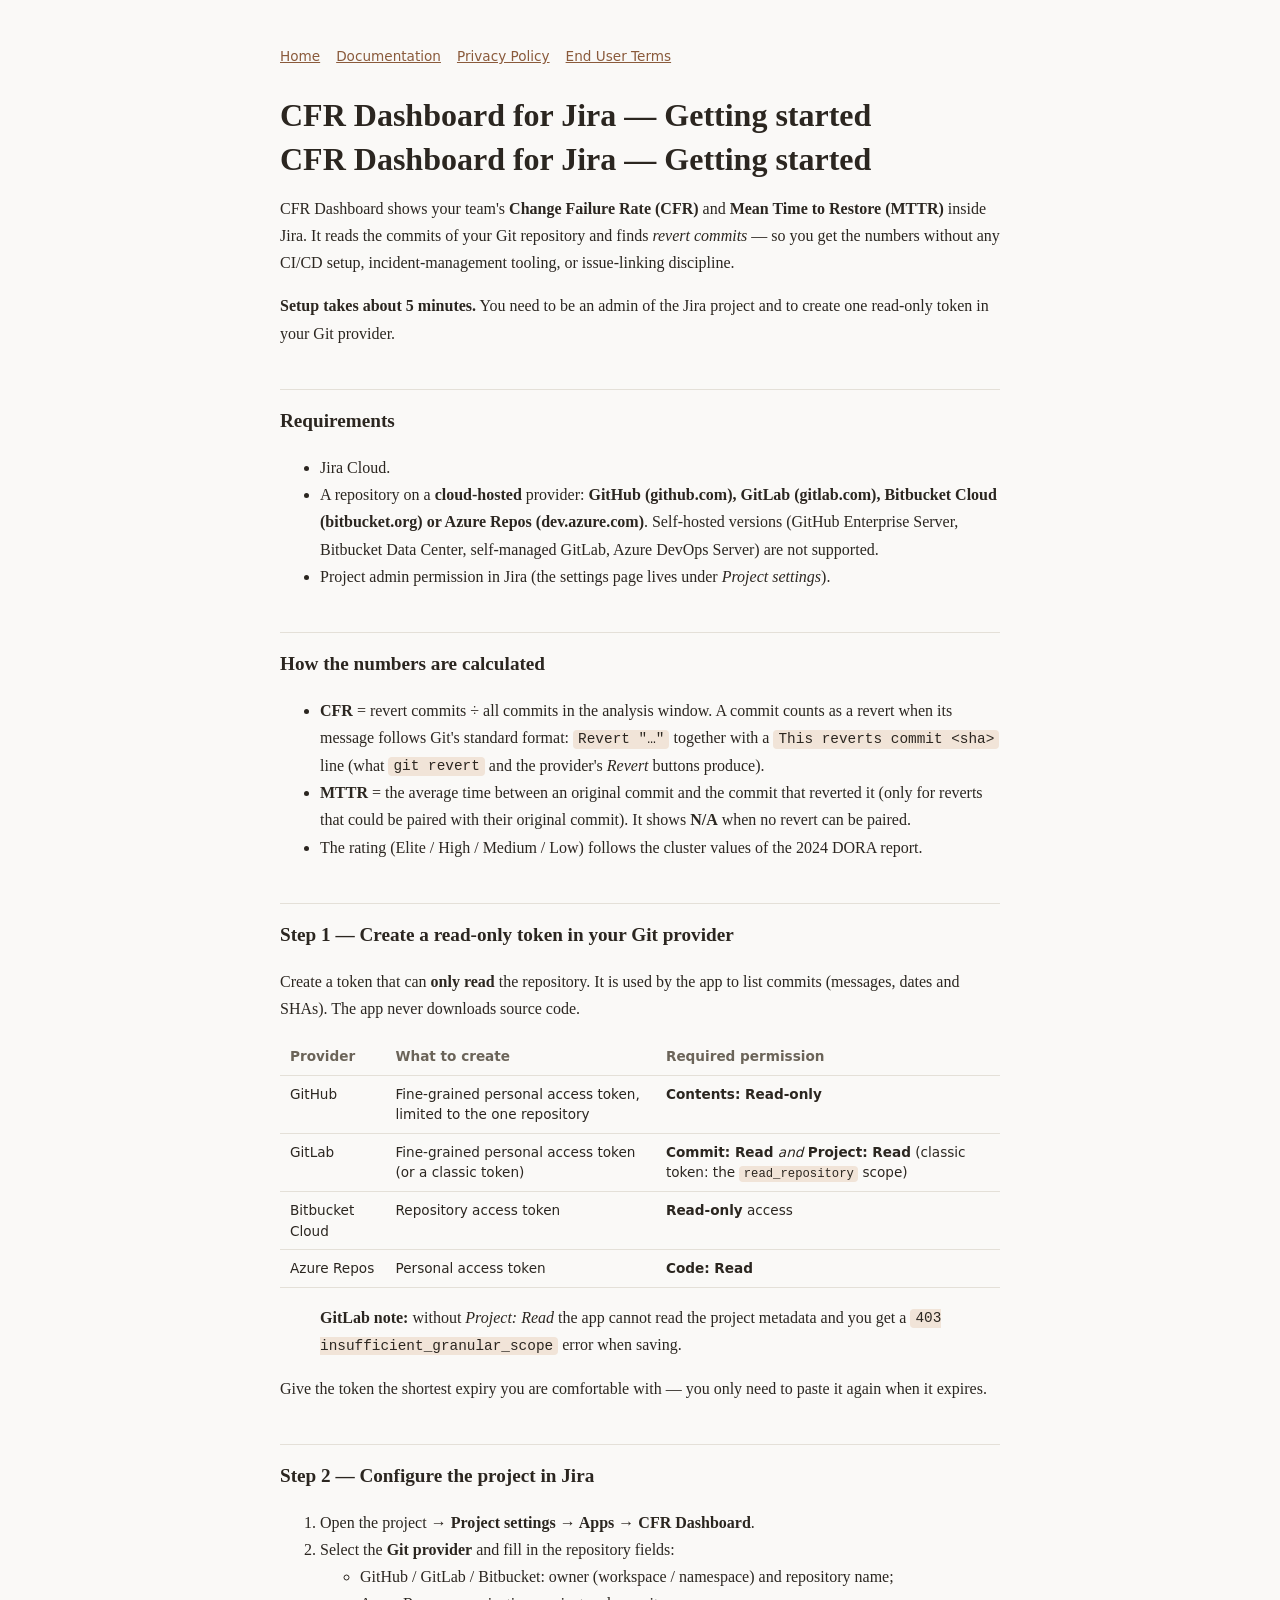
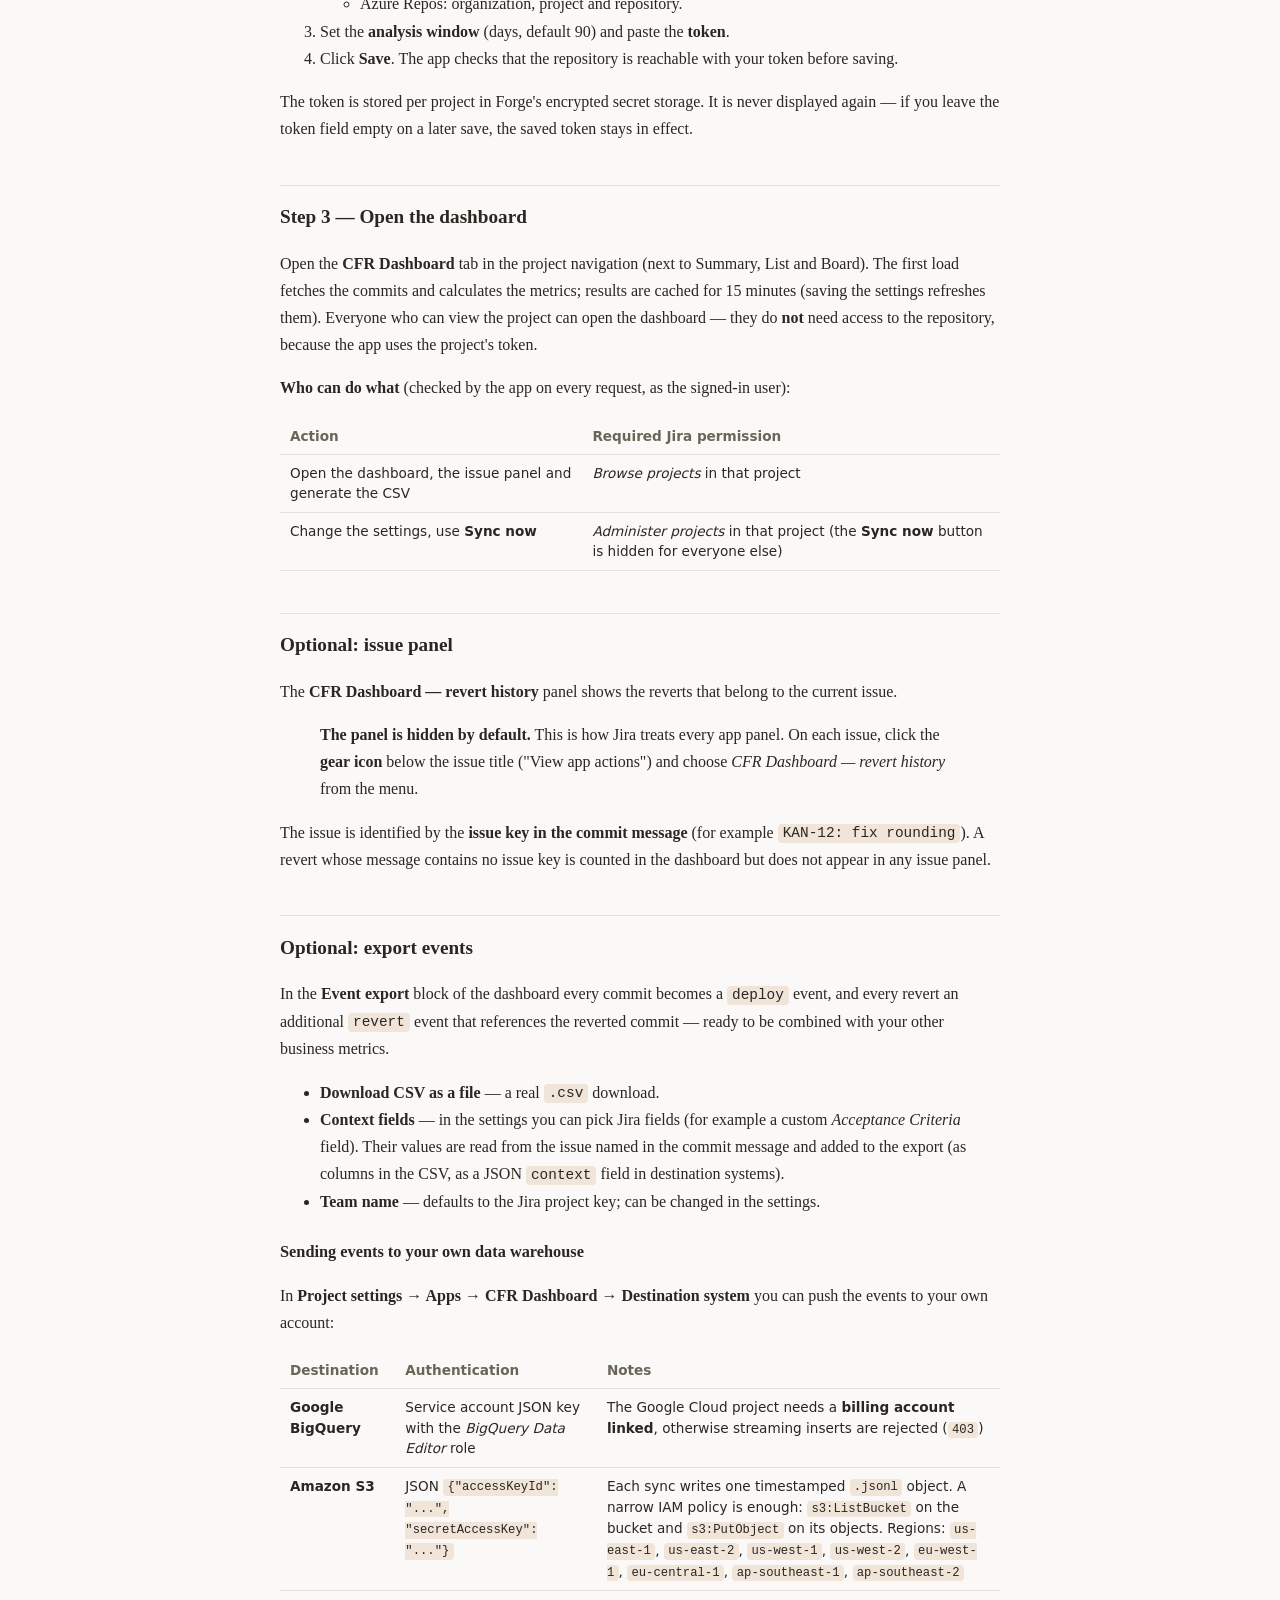
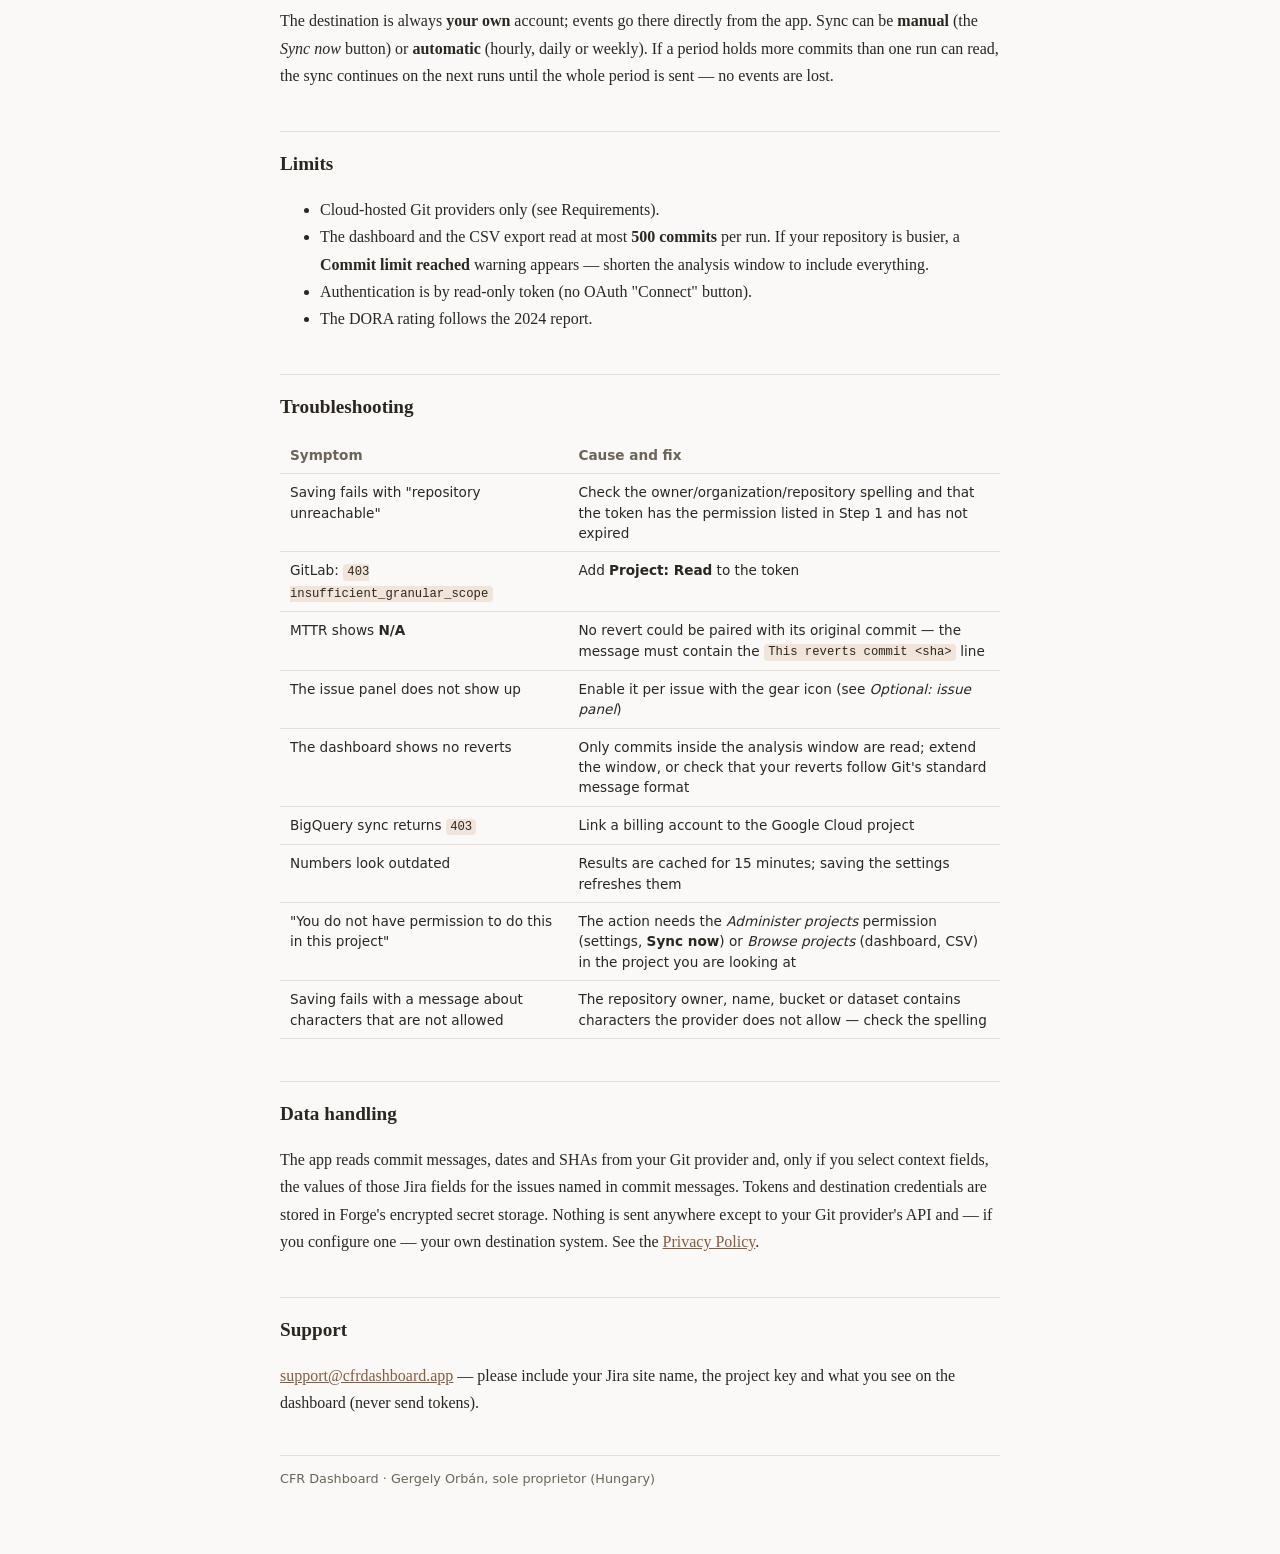
==== docs/index.html @ 34ad23b9 "Add getting-started documentation page and navigation Co-Authored-By: Claude Sonnet 5.5 <noreply@ant" ====
<!doctype html>
<html lang="en">
<head>
<meta charset="utf-8">
<meta name="viewport" content="width=device-width, initial-scale=1">
<title>Getting started – CFR Dashboard</title>
<meta name="description" content="Set up CFR Dashboard for Jira in about five minutes: tokens, configuration, dashboard, issue panel and event export.">
<link rel="stylesheet" href="/style.css">
</head>
<body>
<div class="page">
  <nav><a href="/">Home</a><a href="/docs/">Documentation</a><a href="/privacy/">Privacy Policy</a><a href="/terms/">End User Terms</a></nav>
  <h1>CFR Dashboard for Jira — Getting started</h1>
<h1>CFR Dashboard for Jira — Getting started</h1>
<p>CFR Dashboard shows your team&#39;s <strong>Change Failure Rate (CFR)</strong> and <strong>Mean Time to Restore (MTTR)</strong> inside Jira. It reads
the commits of your Git repository and finds <em>revert commits</em> — so you get the numbers without any CI/CD setup,
incident-management tooling, or issue-linking discipline.</p>
<p><strong>Setup takes about 5 minutes.</strong> You need to be an admin of the Jira project and to create one read-only token in your
Git provider.</p>
<h2>Requirements</h2>
<ul>
<li>Jira Cloud.</li>
<li>A repository on a <strong>cloud-hosted</strong> provider: <strong>GitHub (github.com), GitLab (gitlab.com), Bitbucket Cloud
(bitbucket.org) or Azure Repos (dev.azure.com)</strong>. Self-hosted versions (GitHub Enterprise Server, Bitbucket Data
Center, self-managed GitLab, Azure DevOps Server) are not supported.</li>
<li>Project admin permission in Jira (the settings page lives under <em>Project settings</em>).</li>
</ul>
<h2>How the numbers are calculated</h2>
<ul>
<li><strong>CFR</strong> = revert commits ÷ all commits in the analysis window. A commit counts as a revert when its message follows
Git&#39;s standard format: <code>Revert &quot;…&quot;</code> together with a <code>This reverts commit &lt;sha&gt;</code> line (what <code>git revert</code> and the
provider&#39;s <em>Revert</em> buttons produce).</li>
<li><strong>MTTR</strong> = the average time between an original commit and the commit that reverted it (only for reverts that could
be paired with their original commit). It shows <strong>N/A</strong> when no revert can be paired.</li>
<li>The rating (Elite / High / Medium / Low) follows the cluster values of the 2024 DORA report.</li>
</ul>
<h2>Step 1 — Create a read-only token in your Git provider</h2>
<p>Create a token that can <strong>only read</strong> the repository. It is used by the app to list commits (messages, dates and
SHAs). The app never downloads source code.</p>
<table>
<thead>
<tr>
<th>Provider</th>
<th>What to create</th>
<th>Required permission</th>
</tr>
</thead>
<tbody><tr>
<td>GitHub</td>
<td>Fine-grained personal access token, limited to the one repository</td>
<td><strong>Contents: Read-only</strong></td>
</tr>
<tr>
<td>GitLab</td>
<td>Fine-grained personal access token (or a classic token)</td>
<td><strong>Commit: Read</strong> <em>and</em> <strong>Project: Read</strong> (classic token: the <code>read_repository</code> scope)</td>
</tr>
<tr>
<td>Bitbucket Cloud</td>
<td>Repository access token</td>
<td><strong>Read-only</strong> access</td>
</tr>
<tr>
<td>Azure Repos</td>
<td>Personal access token</td>
<td><strong>Code: Read</strong></td>
</tr>
</tbody></table>
<blockquote>
<p><strong>GitLab note:</strong> without <em>Project: Read</em> the app cannot read the project metadata and you get a
<code>403 insufficient_granular_scope</code> error when saving.</p>
</blockquote>
<p>Give the token the shortest expiry you are comfortable with — you only need to paste it again when it expires.</p>
<h2>Step 2 — Configure the project in Jira</h2>
<ol>
<li>Open the project → <strong>Project settings → Apps → CFR Dashboard</strong>.</li>
<li>Select the <strong>Git provider</strong> and fill in the repository fields:<ul>
<li>GitHub / GitLab / Bitbucket: owner (workspace / namespace) and repository name;</li>
<li>Azure Repos: organization, project and repository.</li>
</ul>
</li>
<li>Set the <strong>analysis window</strong> (days, default 90) and paste the <strong>token</strong>.</li>
<li>Click <strong>Save</strong>. The app checks that the repository is reachable with your token before saving.</li>
</ol>
<p>The token is stored per project in Forge&#39;s encrypted secret storage. It is never displayed again — if you leave the
token field empty on a later save, the saved token stays in effect.</p>
<h2>Step 3 — Open the dashboard</h2>
<p>Open the <strong>CFR Dashboard</strong> tab in the project navigation (next to Summary, List and Board). The first load fetches the commits and calculates the metrics; results
are cached for 15 minutes (saving the settings refreshes them). Everyone who can view the project can open the
dashboard — they do <strong>not</strong> need access to the repository, because the app uses the project&#39;s token.</p>
<p><strong>Who can do what</strong> (checked by the app on every request, as the signed-in user):</p>
<table>
<thead>
<tr>
<th>Action</th>
<th>Required Jira permission</th>
</tr>
</thead>
<tbody><tr>
<td>Open the dashboard, the issue panel and generate the CSV</td>
<td><em>Browse projects</em> in that project</td>
</tr>
<tr>
<td>Change the settings, use <strong>Sync now</strong></td>
<td><em>Administer projects</em> in that project (the <strong>Sync now</strong> button is hidden for everyone else)</td>
</tr>
</tbody></table>
<h2>Optional: issue panel</h2>
<p>The <strong>CFR Dashboard — revert history</strong> panel shows the reverts that belong to the current issue.</p>
<blockquote>
<p><strong>The panel is hidden by default.</strong> This is how Jira treats every app panel. On each issue, click the <strong>gear icon</strong>
below the issue title (&quot;View app actions&quot;) and choose <em>CFR Dashboard — revert history</em> from the menu.</p>
</blockquote>
<p>The issue is identified by the <strong>issue key in the commit message</strong> (for example <code>KAN-12: fix rounding</code>). A revert
whose message contains no issue key is counted in the dashboard but does not appear in any issue panel.</p>
<h2>Optional: export events</h2>
<p>In the <strong>Event export</strong> block of the dashboard every commit becomes a <code>deploy</code> event, and every revert an additional
<code>revert</code> event that references the reverted commit — ready to be combined with your other business metrics.</p>
<ul>
<li><strong>Download CSV as a file</strong> — a real <code>.csv</code> download.</li>
<li><strong>Context fields</strong> — in the settings you can pick Jira fields (for example a custom <em>Acceptance Criteria</em> field).
Their values are read from the issue named in the commit message and added to the export (as columns in the CSV, as a
JSON <code>context</code> field in destination systems).</li>
<li><strong>Team name</strong> — defaults to the Jira project key; can be changed in the settings.</li>
</ul>
<h3>Sending events to your own data warehouse</h3>
<p>In <strong>Project settings → Apps → CFR Dashboard → Destination system</strong> you can push the events to your own account:</p>
<table>
<thead>
<tr>
<th>Destination</th>
<th>Authentication</th>
<th>Notes</th>
</tr>
</thead>
<tbody><tr>
<td><strong>Google BigQuery</strong></td>
<td>Service account JSON key with the <em>BigQuery Data Editor</em> role</td>
<td>The Google Cloud project needs a <strong>billing account linked</strong>, otherwise streaming inserts are rejected (<code>403</code>)</td>
</tr>
<tr>
<td><strong>Amazon S3</strong></td>
<td>JSON <code>{&quot;accessKeyId&quot;: &quot;...&quot;, &quot;secretAccessKey&quot;: &quot;...&quot;}</code></td>
<td>Each sync writes one timestamped <code>.jsonl</code> object. A narrow IAM policy is enough: <code>s3:ListBucket</code> on the bucket and <code>s3:PutObject</code> on its objects. Regions: <code>us-east-1</code>, <code>us-east-2</code>, <code>us-west-1</code>, <code>us-west-2</code>, <code>eu-west-1</code>, <code>eu-central-1</code>, <code>ap-southeast-1</code>, <code>ap-southeast-2</code></td>
</tr>
</tbody></table>
<p>The destination is always <strong>your own</strong> account; events go there directly from the app. Sync can be <strong>manual</strong> (the
<em>Sync now</em> button) or <strong>automatic</strong> (hourly, daily or weekly). If a period holds more commits than one run can read,
the sync continues on the next runs until the whole period is sent — no events are lost.</p>
<h2>Limits</h2>
<ul>
<li>Cloud-hosted Git providers only (see Requirements).</li>
<li>The dashboard and the CSV export read at most <strong>500 commits</strong> per run. If your repository is busier, a <strong>Commit limit
reached</strong> warning appears — shorten the analysis window to include everything.</li>
<li>Authentication is by read-only token (no OAuth &quot;Connect&quot; button).</li>
<li>The DORA rating follows the 2024 report.</li>
</ul>
<h2>Troubleshooting</h2>
<table>
<thead>
<tr>
<th>Symptom</th>
<th>Cause and fix</th>
</tr>
</thead>
<tbody><tr>
<td>Saving fails with &quot;repository unreachable&quot;</td>
<td>Check the owner/organization/repository spelling and that the token has the permission listed in Step 1 and has not expired</td>
</tr>
<tr>
<td>GitLab: <code>403 insufficient_granular_scope</code></td>
<td>Add <strong>Project: Read</strong> to the token</td>
</tr>
<tr>
<td>MTTR shows <strong>N/A</strong></td>
<td>No revert could be paired with its original commit — the message must contain the <code>This reverts commit &lt;sha&gt;</code> line</td>
</tr>
<tr>
<td>The issue panel does not show up</td>
<td>Enable it per issue with the gear icon (see <em>Optional: issue panel</em>)</td>
</tr>
<tr>
<td>The dashboard shows no reverts</td>
<td>Only commits inside the analysis window are read; extend the window, or check that your reverts follow Git&#39;s standard message format</td>
</tr>
<tr>
<td>BigQuery sync returns <code>403</code></td>
<td>Link a billing account to the Google Cloud project</td>
</tr>
<tr>
<td>Numbers look outdated</td>
<td>Results are cached for 15 minutes; saving the settings refreshes them</td>
</tr>
<tr>
<td>&quot;You do not have permission to do this in this project&quot;</td>
<td>The action needs the <em>Administer projects</em> permission (settings, <strong>Sync now</strong>) or <em>Browse projects</em> (dashboard, CSV) in the project you are looking at</td>
</tr>
<tr>
<td>Saving fails with a message about characters that are not allowed</td>
<td>The repository owner, name, bucket or dataset contains characters the provider does not allow — check the spelling</td>
</tr>
</tbody></table>
<h2>Data handling</h2>
<p>The app reads commit messages, dates and SHAs from your Git provider and, only if you select context fields, the
values of those Jira fields for the issues named in commit messages. Tokens and destination credentials are stored in
Forge&#39;s encrypted secret storage. Nothing is sent anywhere except to your Git provider&#39;s API and — if you configure
one — your own destination system. See the <a href="https://cfrdashboard.app/privacy/">Privacy Policy</a>.</p>
<h2>Support</h2>
<p><a href="mailto:support@cfrdashboard.app">support@cfrdashboard.app</a> — please include your Jira site name, the project key and what you see on the
dashboard (never send tokens).</p>

  <footer>CFR Dashboard · Gergely Orbán, sole proprietor (Hungary)</footer>
</div>
</body>
</html>
---- style.css ----
:root {
  --bg: #faf9f7; --border: #e4e0d8; --text: #2b2620; --dim: #6b6459;
  --accent: #8a5a3b; --soft: #f1e4d8;
}
@media (prefers-color-scheme: dark) {
  :root {
    --bg: #1c1a17; --border: #3a352c; --text: #ece7dd; --dim: #a89e8c;
    --accent: #d3a479; --soft: #382c1f;
  }
}
* { box-sizing: border-box; }
body {
  margin: 0; padding: 0 16px; background: var(--bg); color: var(--text);
  font: 1rem/1.7 Georgia, "Times New Roman", serif;
}
.page { max-width: 720px; margin: 0 auto; padding: 48px 0 80px; }
h1 { font-size: 2rem; line-height: 1.2; margin: 0 0 6px; }
h2 { font-size: 1.2rem; margin: 2.2em 0 .6em; padding-top: .8em; border-top: 1px solid var(--border); }
h3 { font-size: 1.02rem; margin: 1.4em 0 .3em; }
.sub { font: .85rem system-ui, sans-serif; color: var(--dim); margin: 0 0 28px; }
a { color: var(--accent); }
code { background: var(--soft); padding: .1em .35em; border-radius: 4px; font-size: .9em; }
table { width: 100%; border-collapse: collapse; font: .85rem/1.5 system-ui, sans-serif; margin: 1em 0; }
th, td { text-align: left; padding: 8px 10px; border-bottom: 1px solid var(--border); vertical-align: top; }
th { color: var(--dim); }
nav { font: .85rem system-ui, sans-serif; margin-bottom: 32px; }
nav a { margin-right: 16px; }
footer { font: .8rem system-ui, sans-serif; color: var(--dim); margin-top: 3em; padding-top: 1.2em; border-top: 1px solid var(--border); }
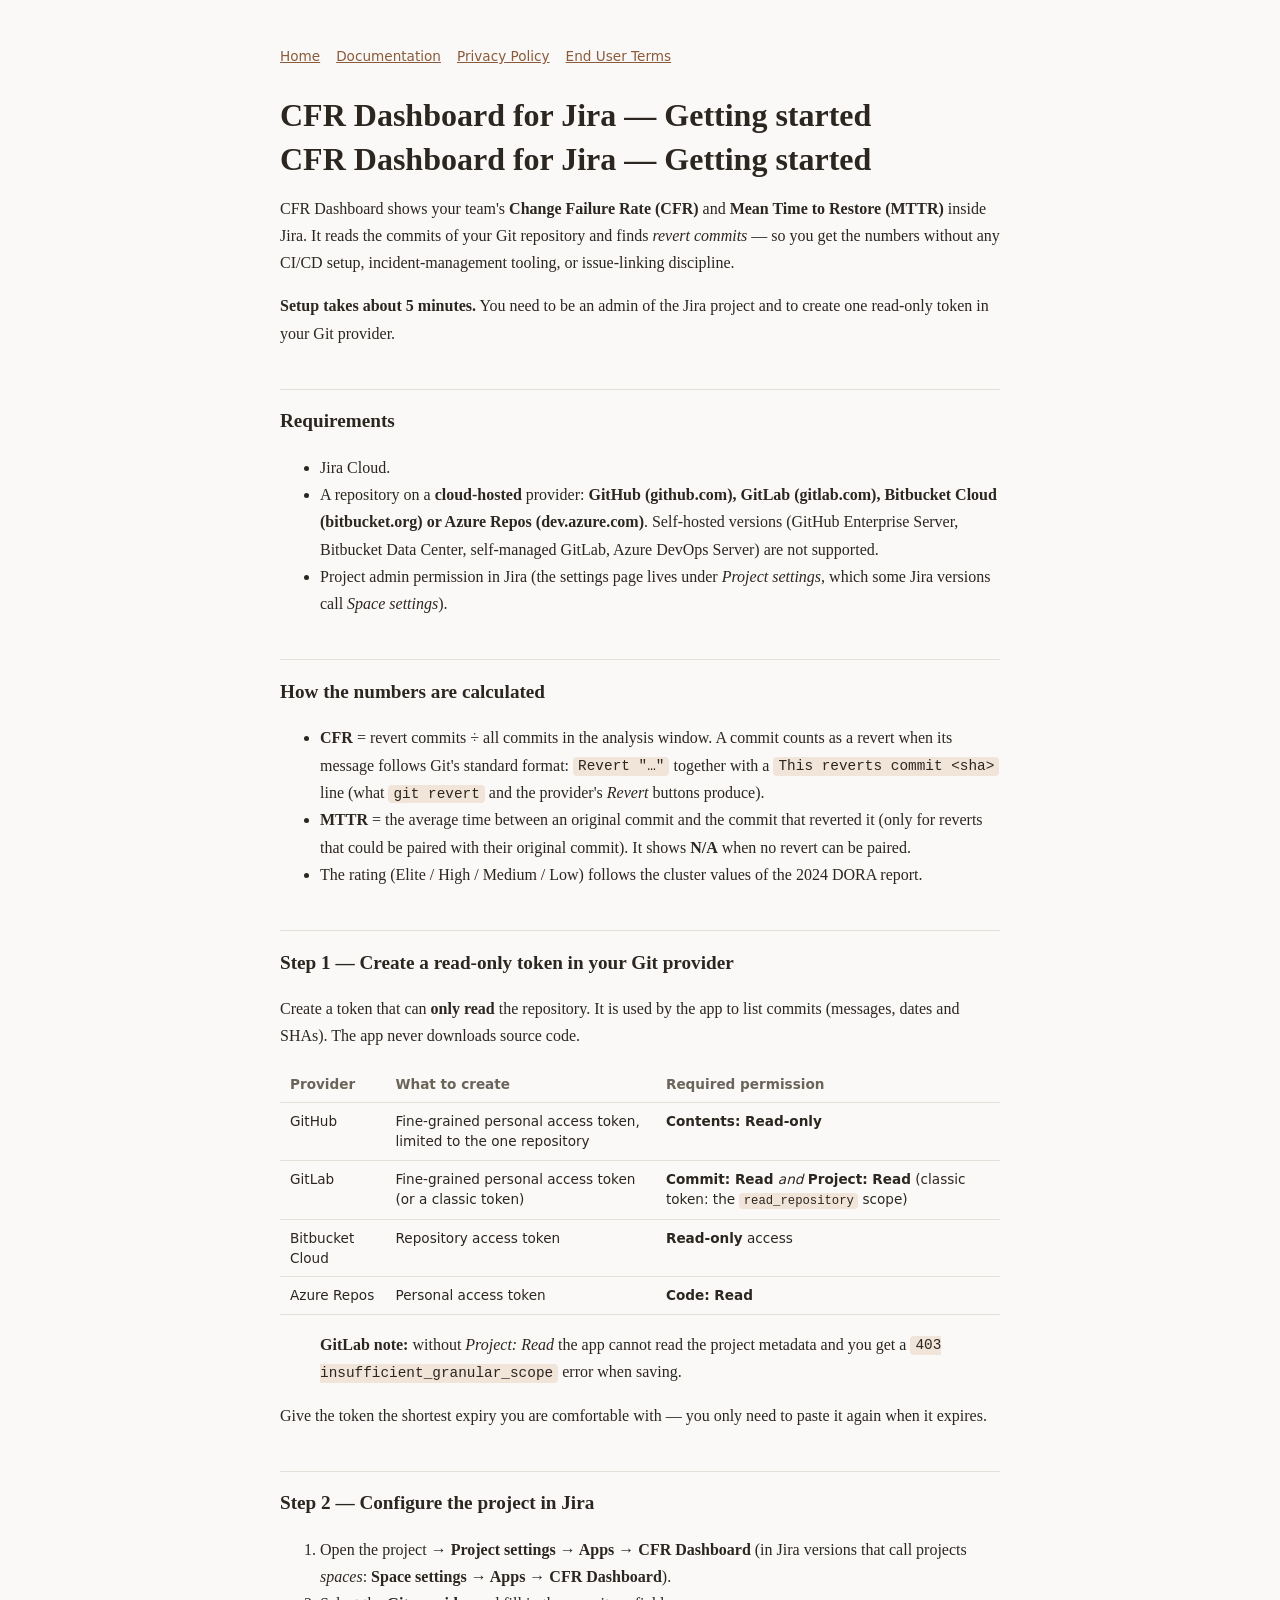
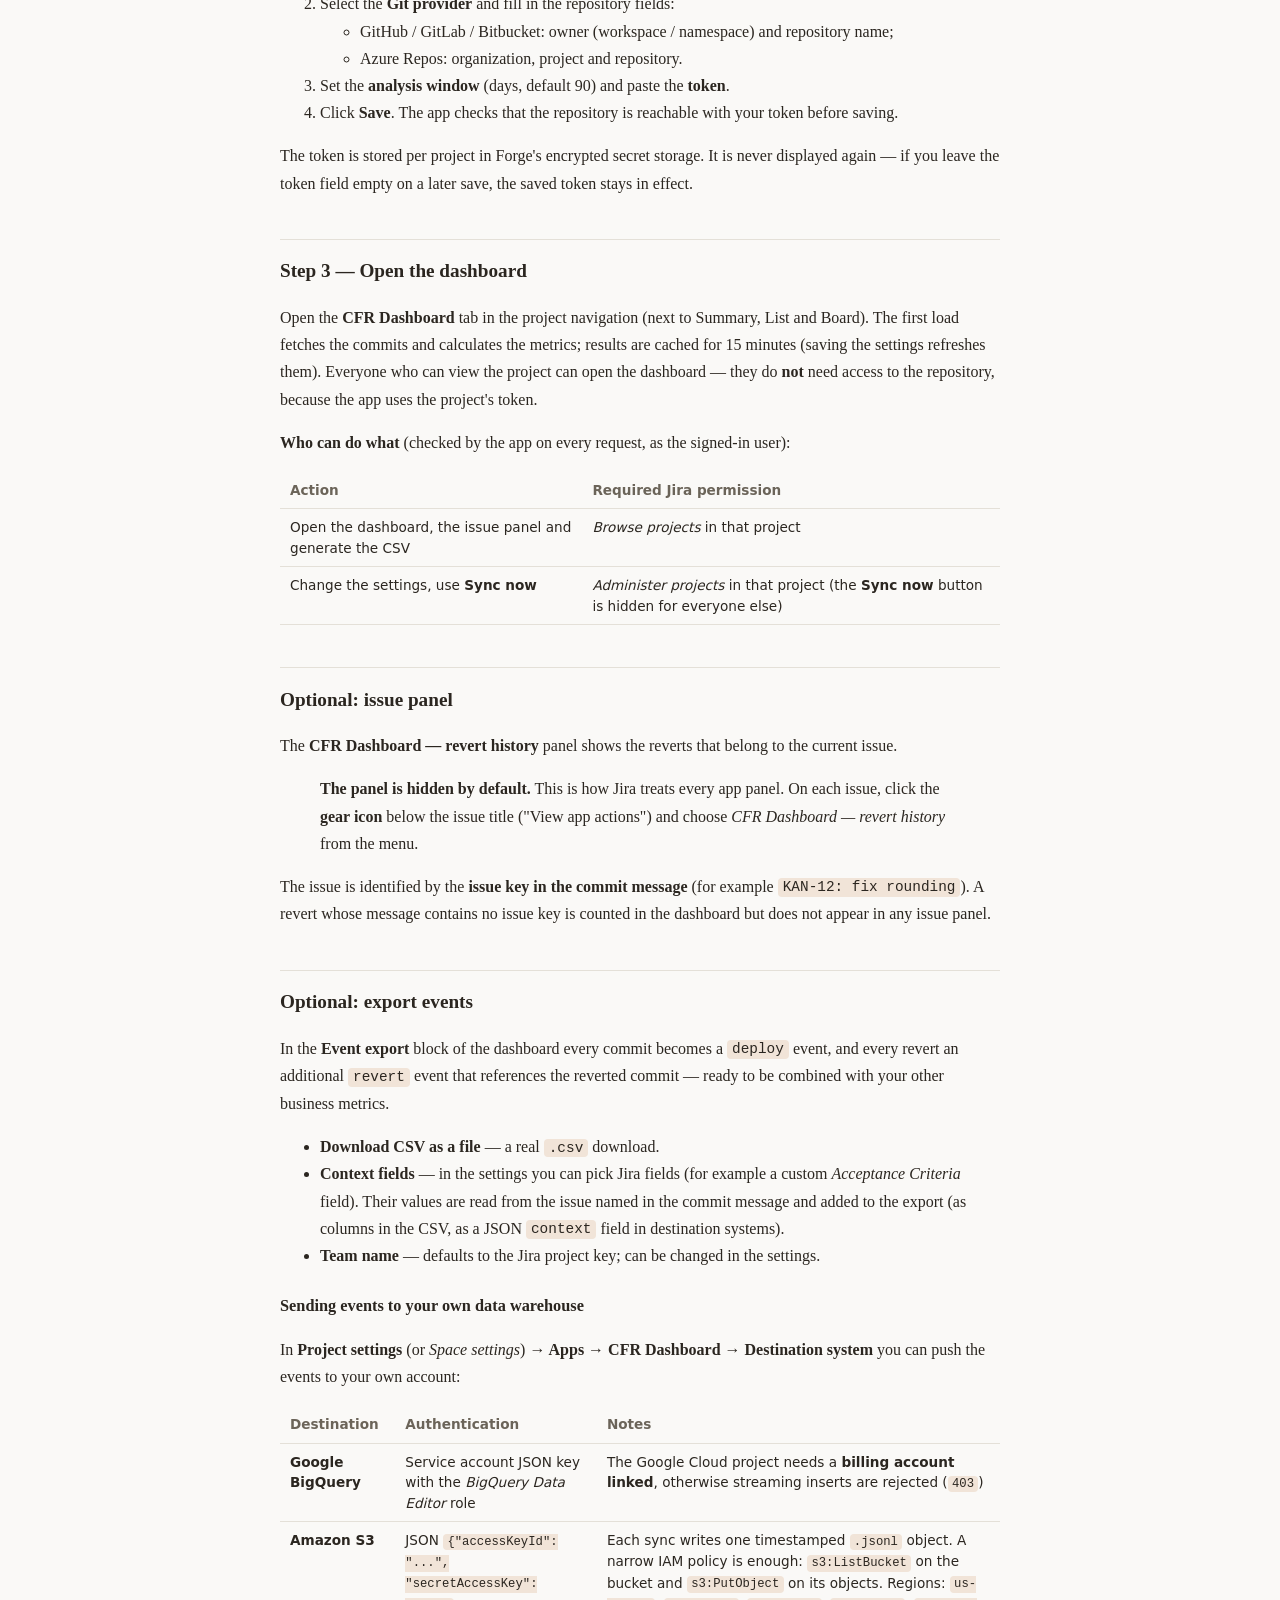
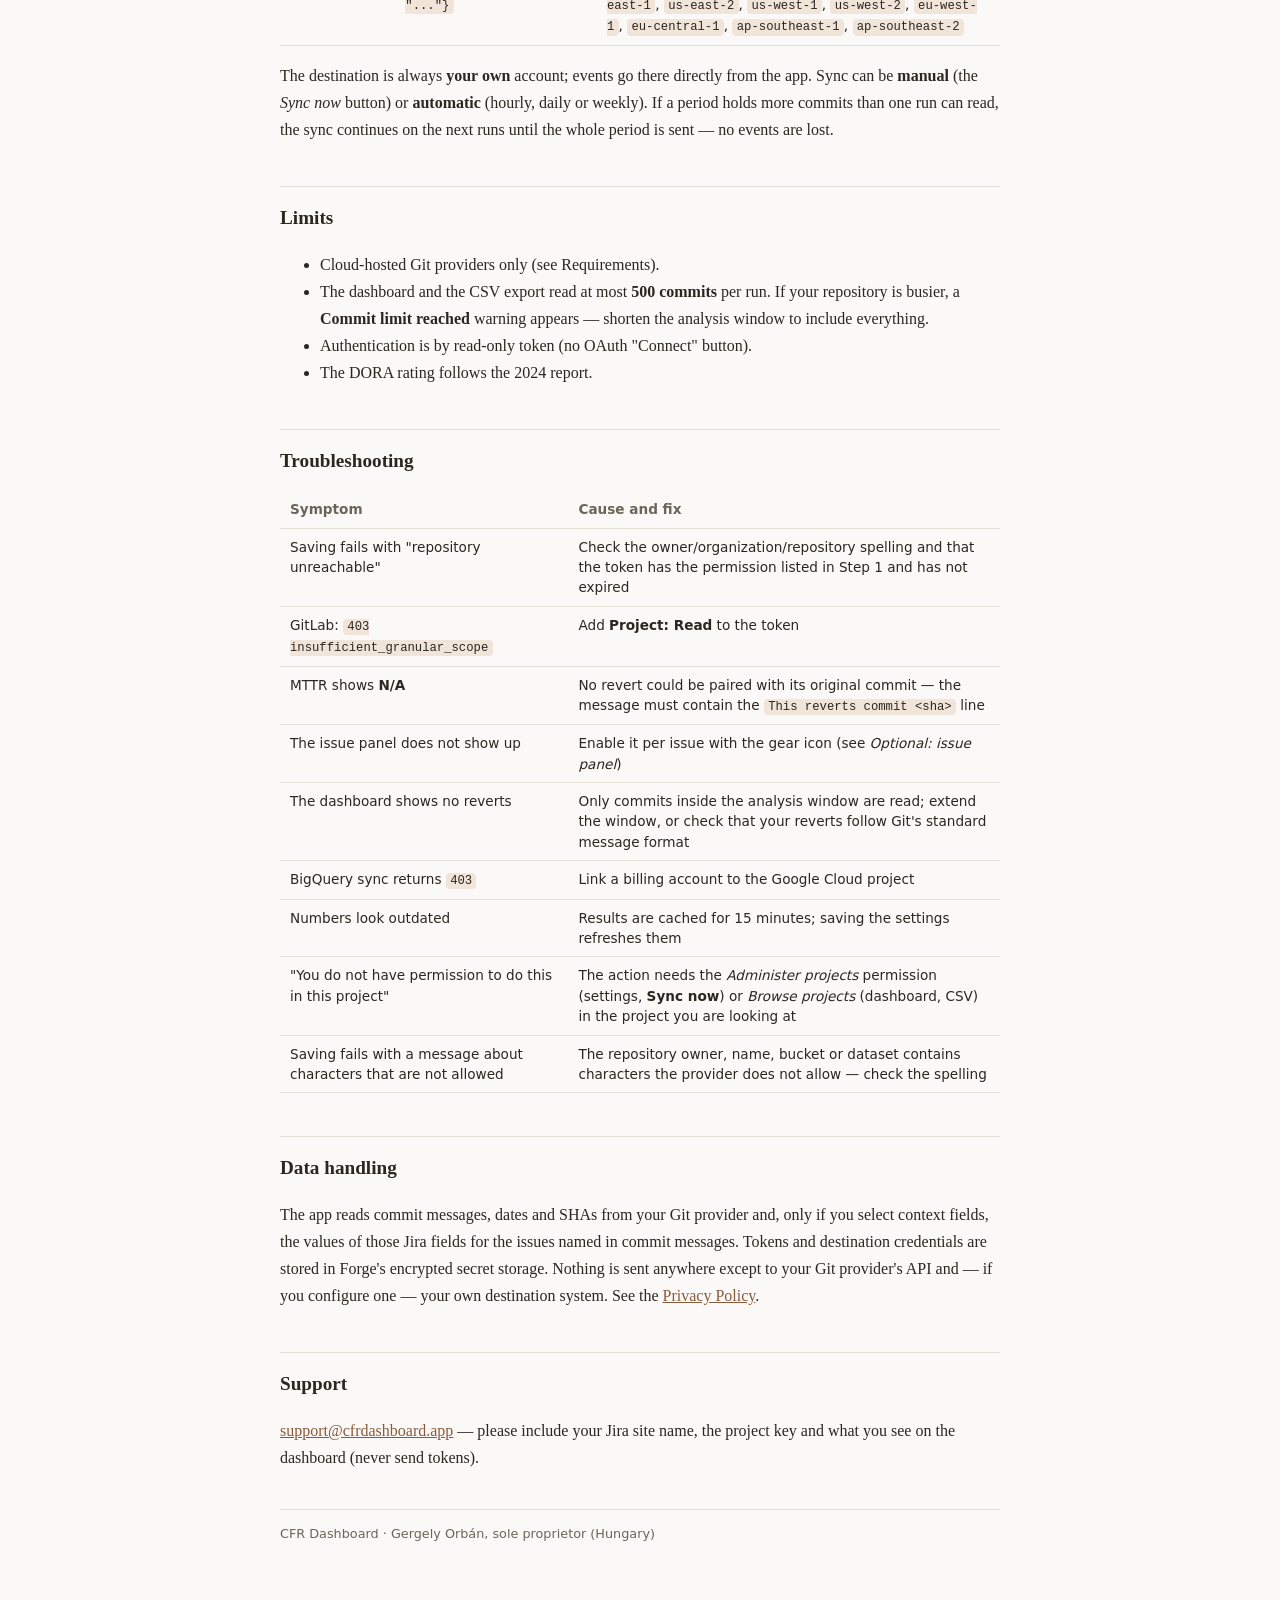
==== commit 10291af8: "Clarify Space settings wording in docs; add docs build script Co-Authored-By: Claude Sonnet 5.5 <nor" ====
--- a/docs/index.html
+++ b/docs/index.html
@@ -23,7 +23,7 @@
 <li>A repository on a <strong>cloud-hosted</strong> provider: <strong>GitHub (github.com), GitLab (gitlab.com), Bitbucket Cloud
 (bitbucket.org) or Azure Repos (dev.azure.com)</strong>. Self-hosted versions (GitHub Enterprise Server, Bitbucket Data
 Center, self-managed GitLab, Azure DevOps Server) are not supported.</li>
-<li>Project admin permission in Jira (the settings page lives under <em>Project settings</em>).</li>
+<li>Project admin permission in Jira (the settings page lives under <em>Project settings</em>, which some Jira versions call <em>Space settings</em>).</li>
 </ul>
 <h2>How the numbers are calculated</h2>
 <ul>
@@ -73,7 +73,7 @@
 <p>Give the token the shortest expiry you are comfortable with — you only need to paste it again when it expires.</p>
 <h2>Step 2 — Configure the project in Jira</h2>
 <ol>
-<li>Open the project → <strong>Project settings → Apps → CFR Dashboard</strong>.</li>
+<li>Open the project → <strong>Project settings → Apps → CFR Dashboard</strong> (in Jira versions that call projects <em>spaces</em>: <strong>Space settings → Apps → CFR Dashboard</strong>).</li>
 <li>Select the <strong>Git provider</strong> and fill in the repository fields:<ul>
 <li>GitHub / GitLab / Bitbucket: owner (workspace / namespace) and repository name;</li>
 <li>Azure Repos: organization, project and repository.</li>
@@ -124,7 +124,7 @@
 <li><strong>Team name</strong> — defaults to the Jira project key; can be changed in the settings.</li>
 </ul>
 <h3>Sending events to your own data warehouse</h3>
-<p>In <strong>Project settings → Apps → CFR Dashboard → Destination system</strong> you can push the events to your own account:</p>
+<p>In <strong>Project settings</strong> (or <em>Space settings</em>) <strong>→ Apps → CFR Dashboard → Destination system</strong> you can push the events to your own account:</p>
 <table>
 <thead>
 <tr>
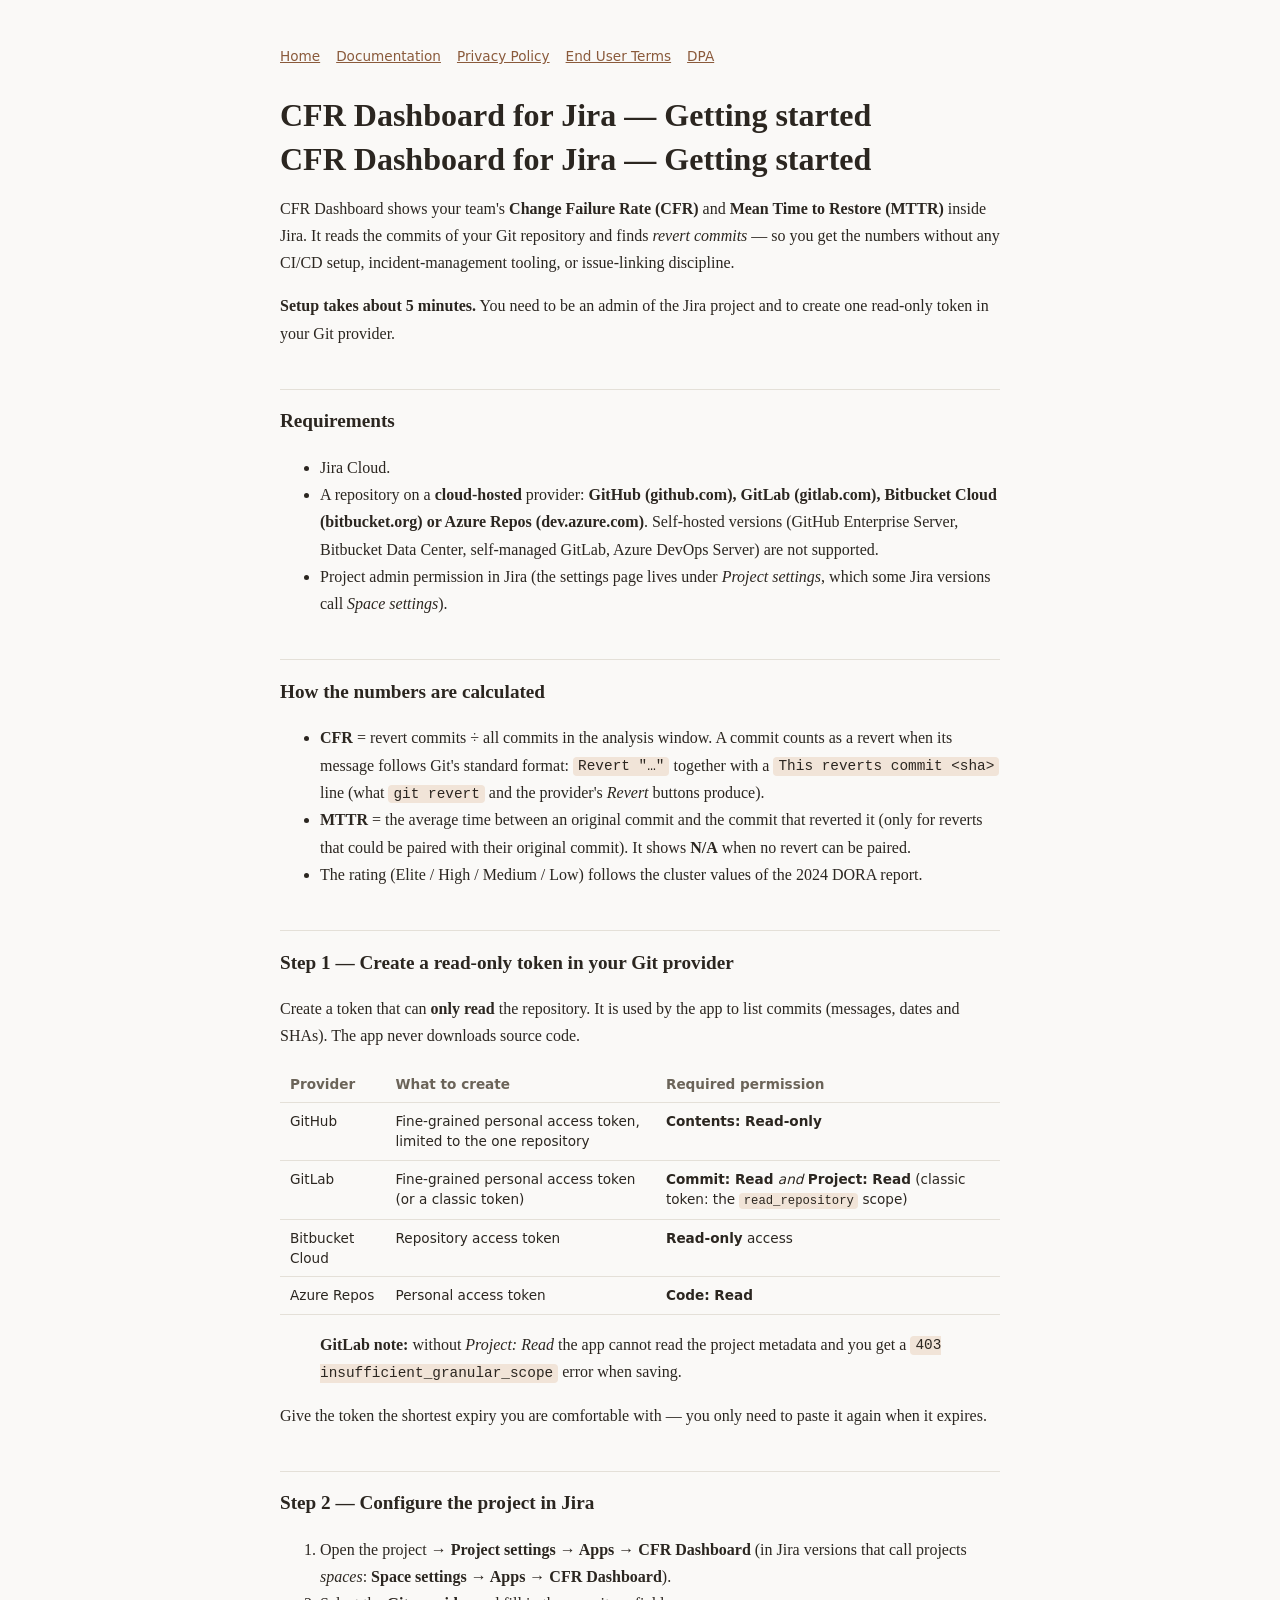
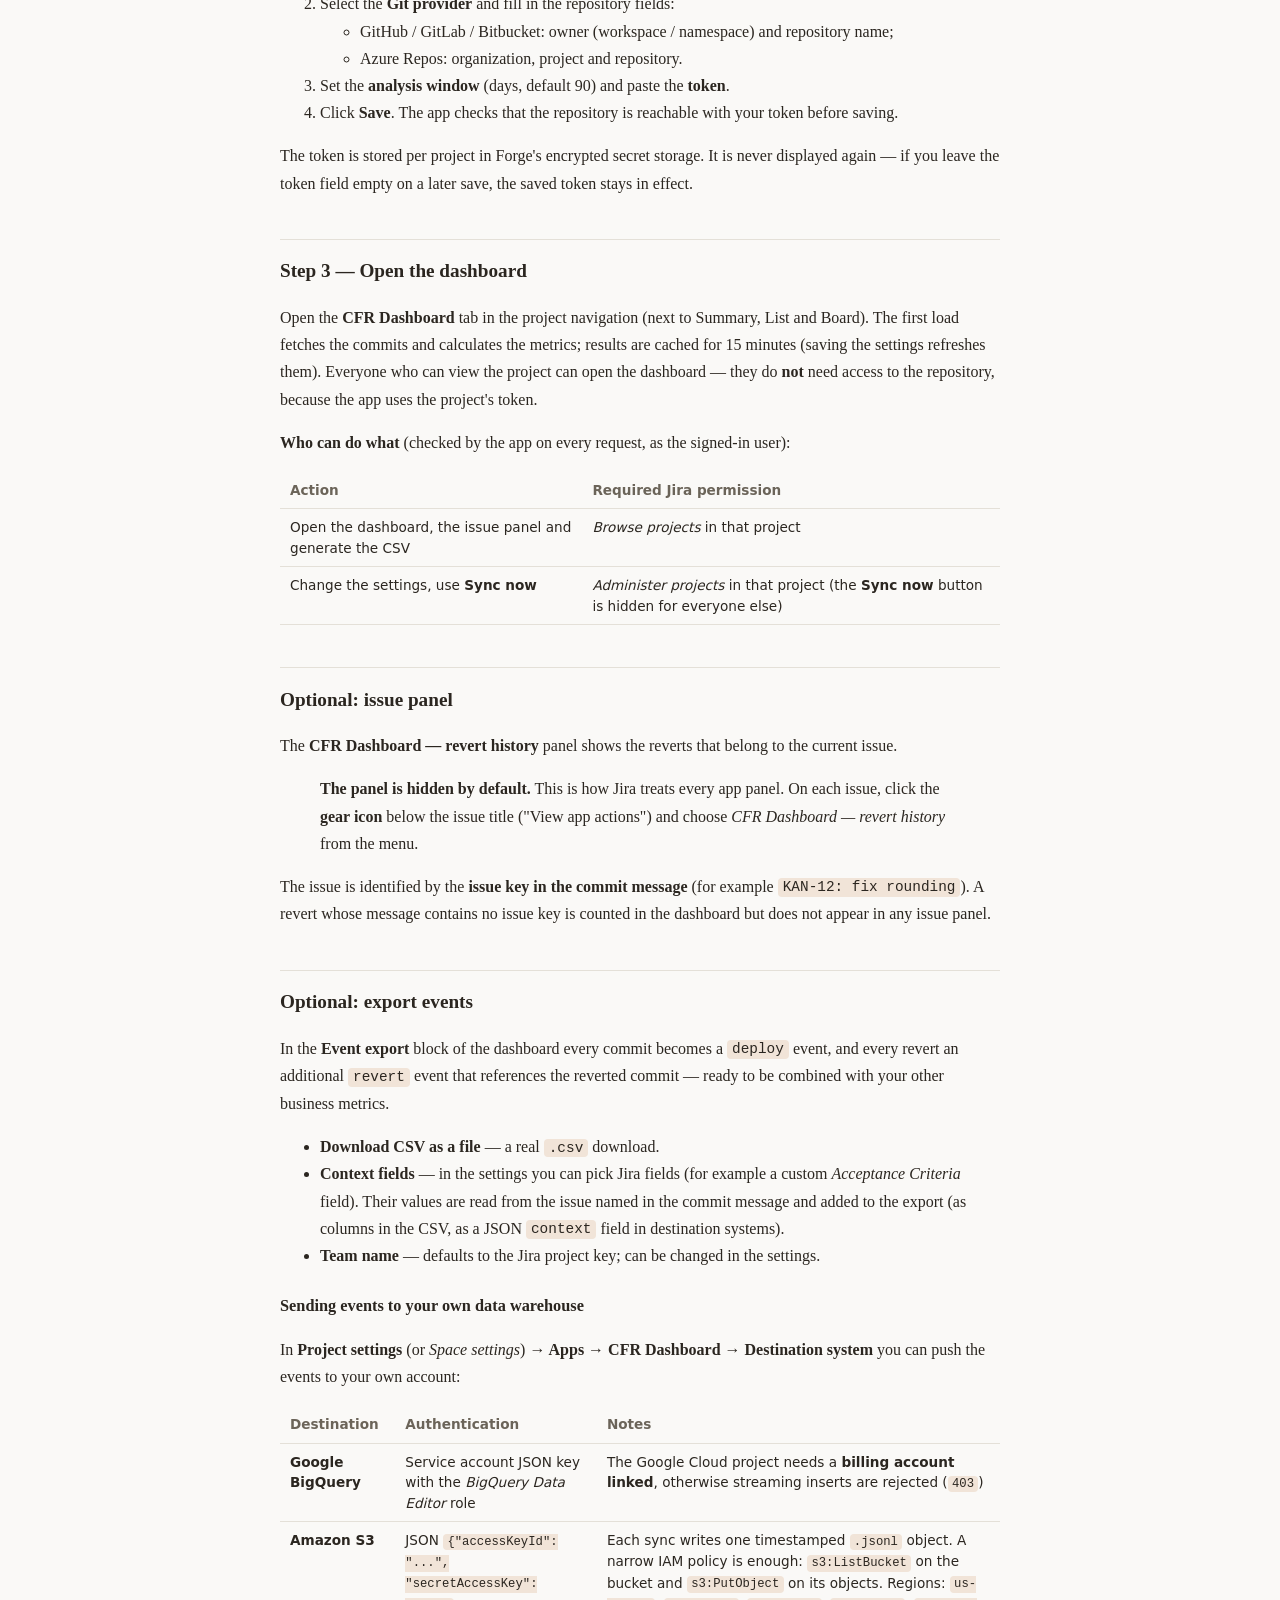
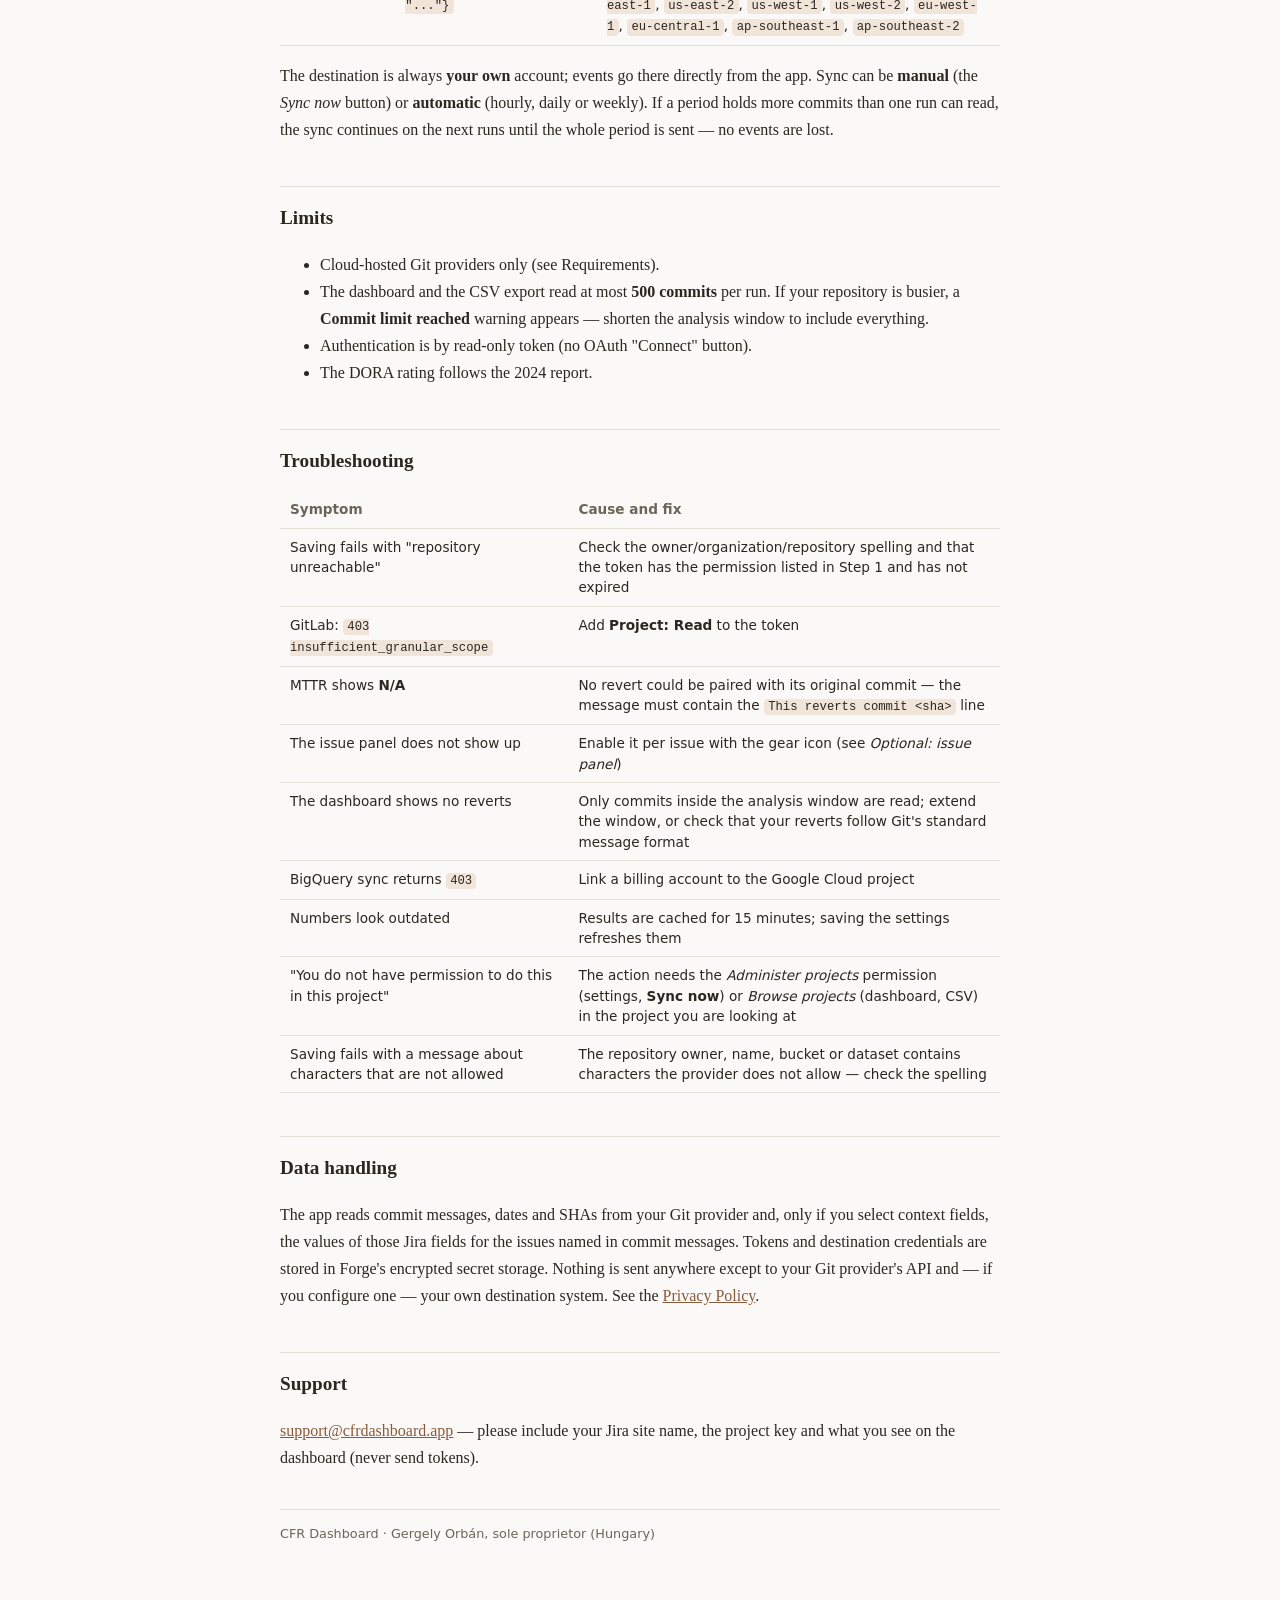
==== commit bc661693: "Adopt Atlassian standard EULA with provider-specific terms; add DPA page; extend privacy policy Co-A" ====
--- a/docs/index.html
+++ b/docs/index.html
@@ -9,7 +9,7 @@
 </head>
 <body>
 <div class="page">
-  <nav><a href="/">Home</a><a href="/docs/">Documentation</a><a href="/privacy/">Privacy Policy</a><a href="/terms/">End User Terms</a></nav>
+  <nav><a href="/">Home</a><a href="/docs/">Documentation</a><a href="/privacy/">Privacy Policy</a><a href="/terms/">End User Terms</a><a href="/dpa/">DPA</a></nav>
   <h1>CFR Dashboard for Jira — Getting started</h1>
 <h1>CFR Dashboard for Jira — Getting started</h1>
 <p>CFR Dashboard shows your team&#39;s <strong>Change Failure Rate (CFR)</strong> and <strong>Mean Time to Restore (MTTR)</strong> inside Jira. It reads
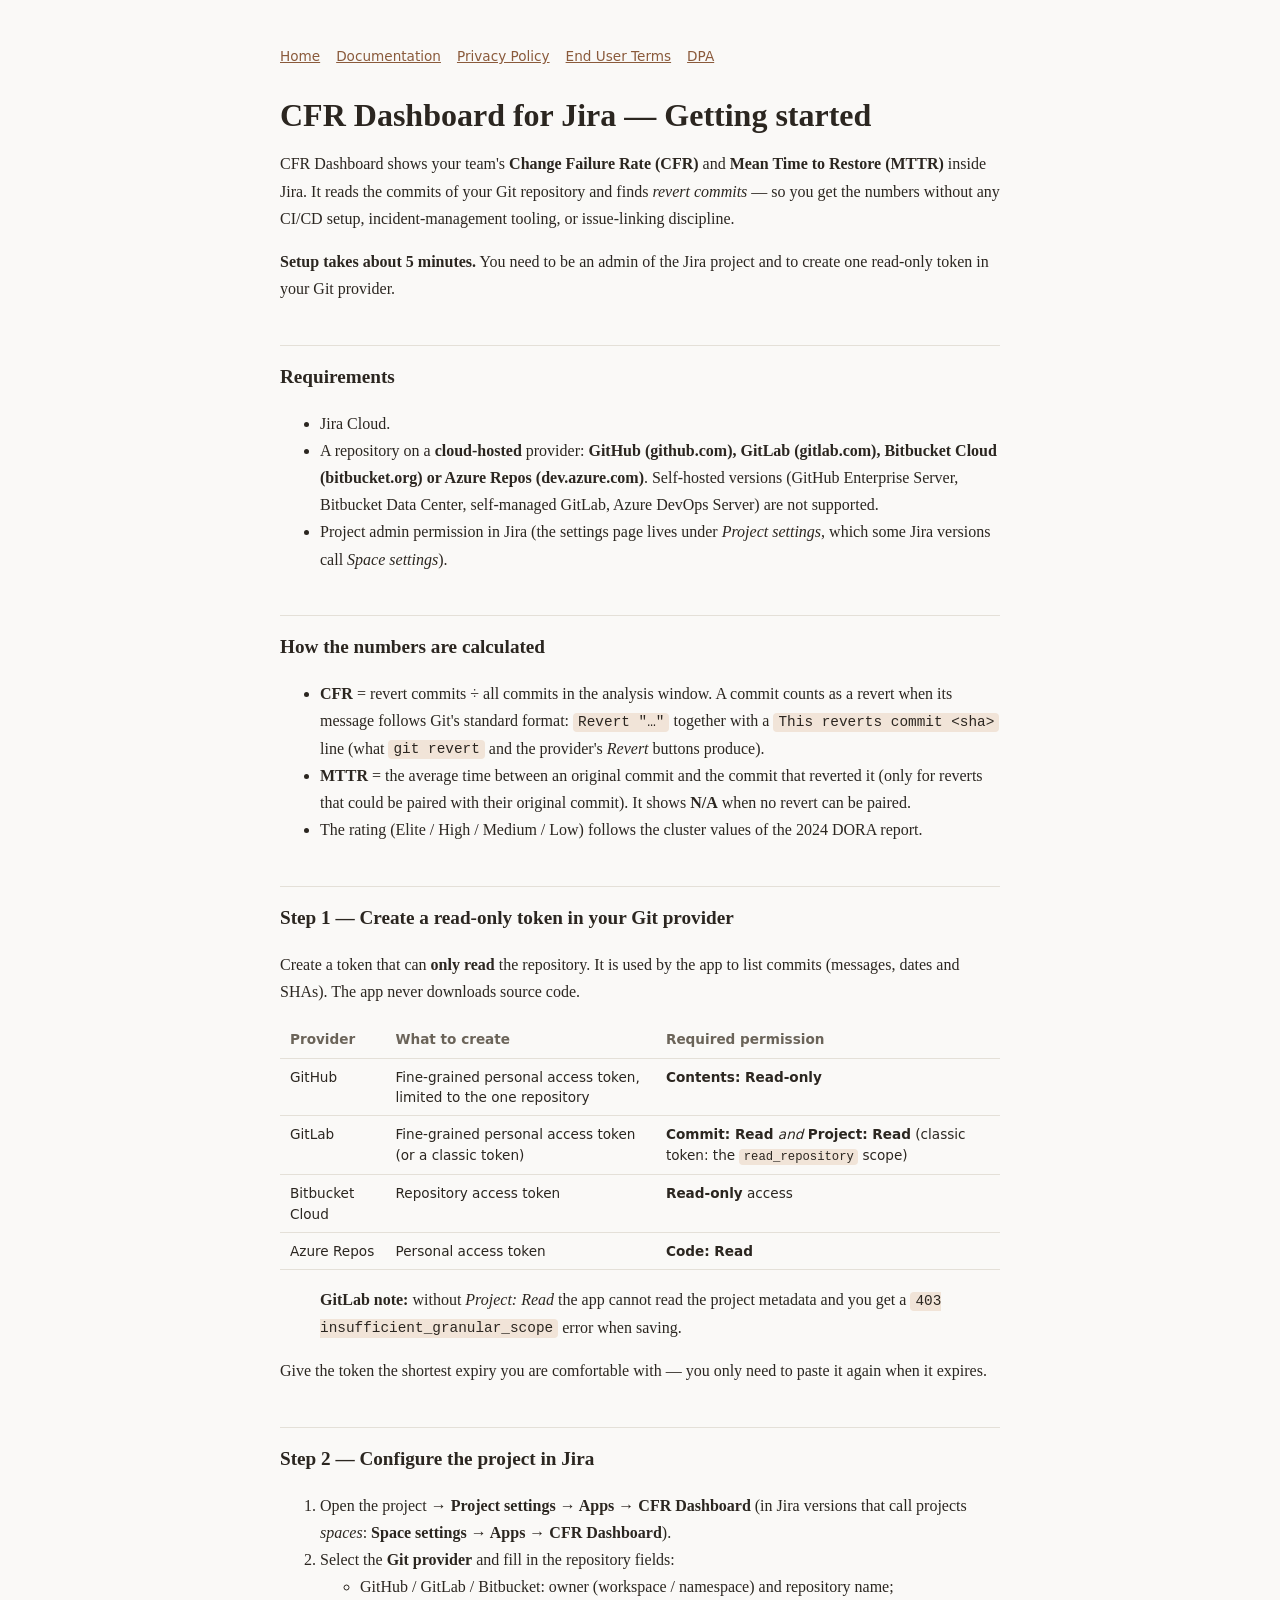
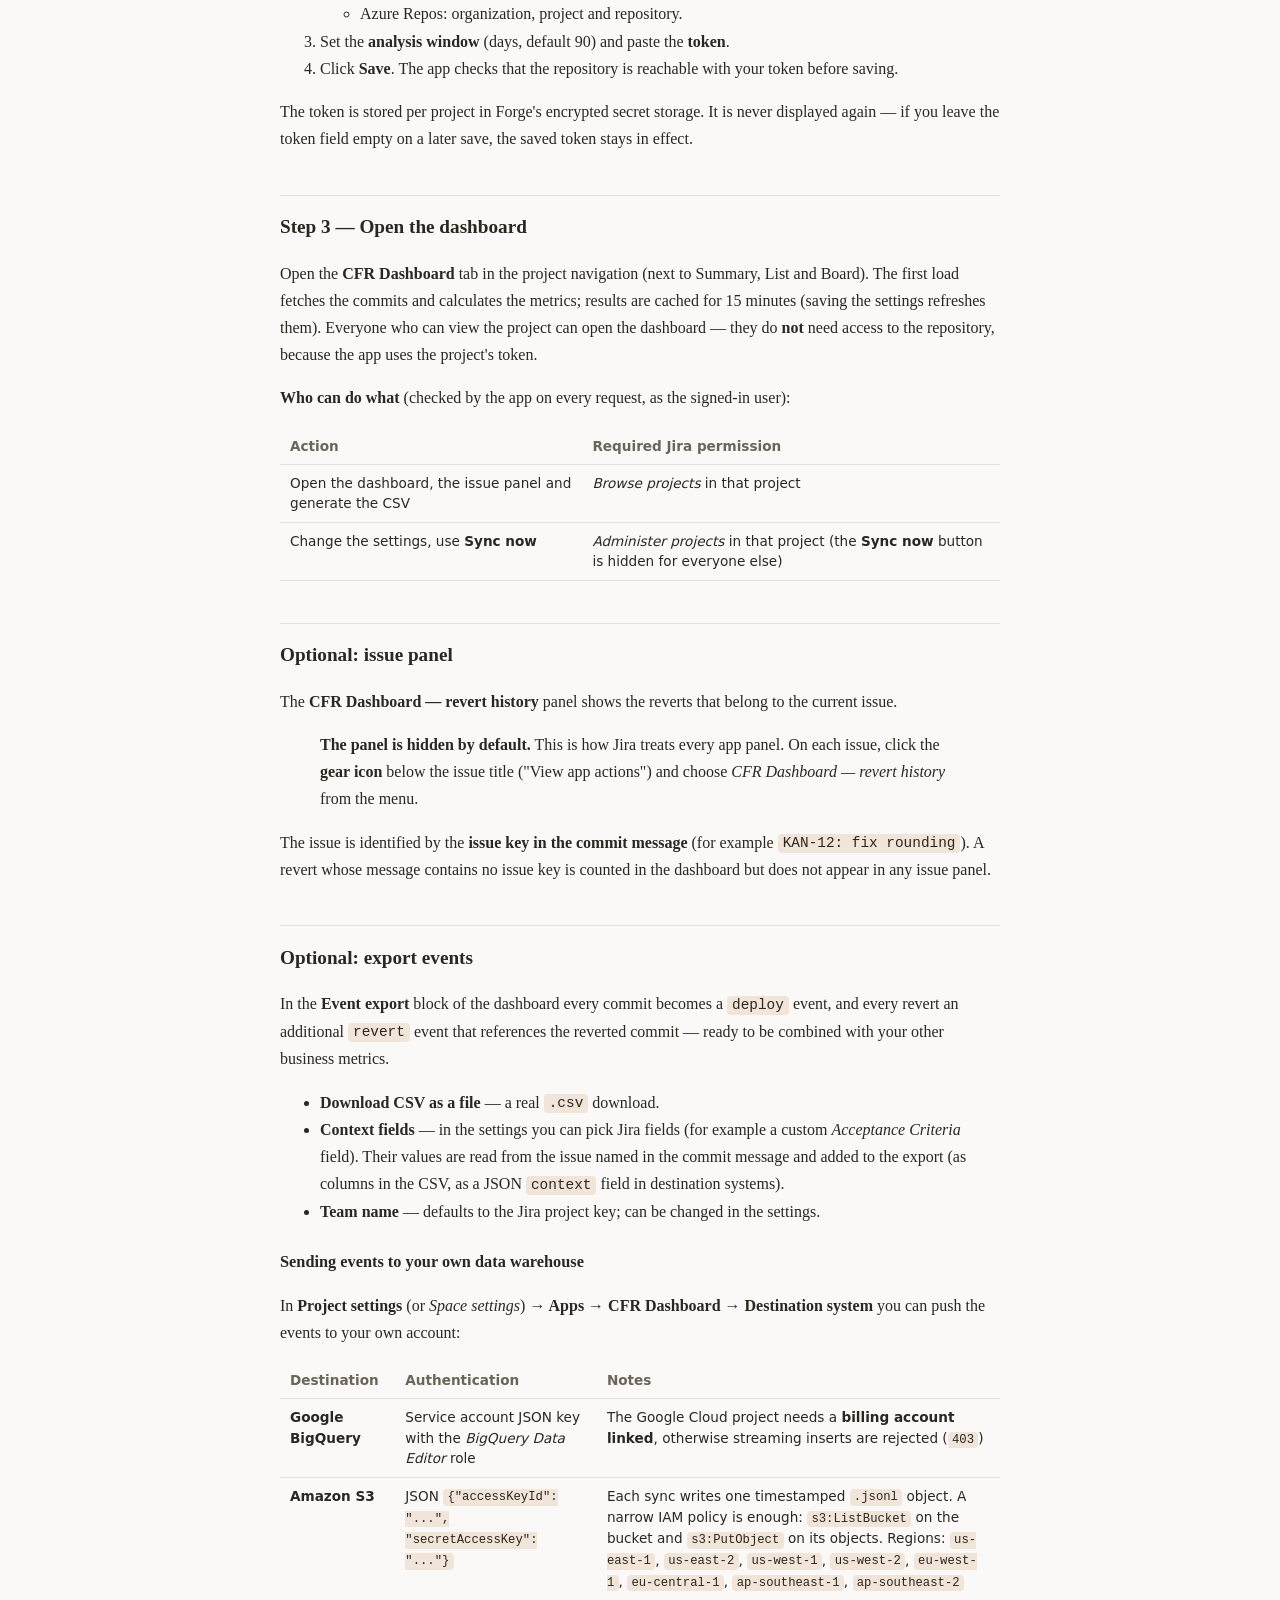
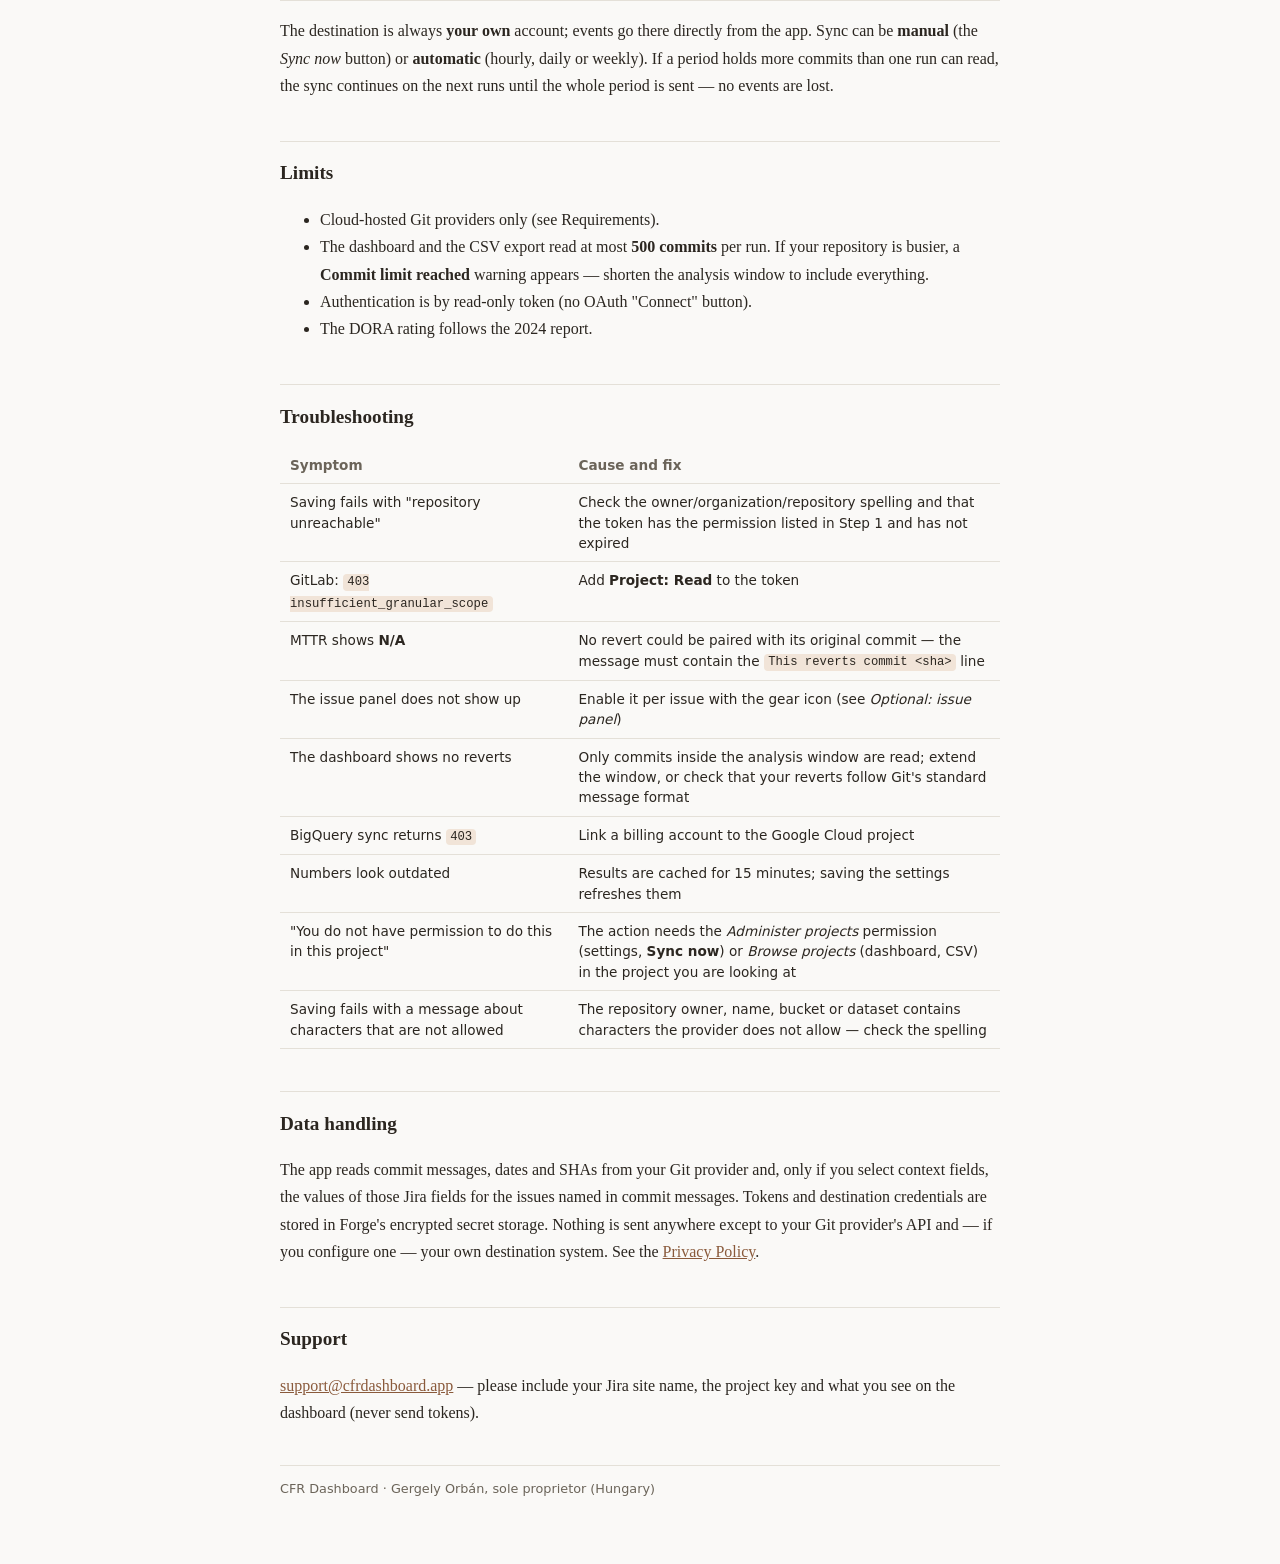
==== commit 338603d1: "Fix duplicated title on docs page (CRLF-safe H1 removal) Co-Authored-By: Claude Sonnet 5.5 <noreply@" ====
--- a/docs/index.html
+++ b/docs/index.html
@@ -11,7 +11,6 @@
 <div class="page">
   <nav><a href="/">Home</a><a href="/docs/">Documentation</a><a href="/privacy/">Privacy Policy</a><a href="/terms/">End User Terms</a><a href="/dpa/">DPA</a></nav>
   <h1>CFR Dashboard for Jira — Getting started</h1>
-<h1>CFR Dashboard for Jira — Getting started</h1>
 <p>CFR Dashboard shows your team&#39;s <strong>Change Failure Rate (CFR)</strong> and <strong>Mean Time to Restore (MTTR)</strong> inside Jira. It reads
 the commits of your Git repository and finds <em>revert commits</em> — so you get the numbers without any CI/CD setup,
 incident-management tooling, or issue-linking discipline.</p>
